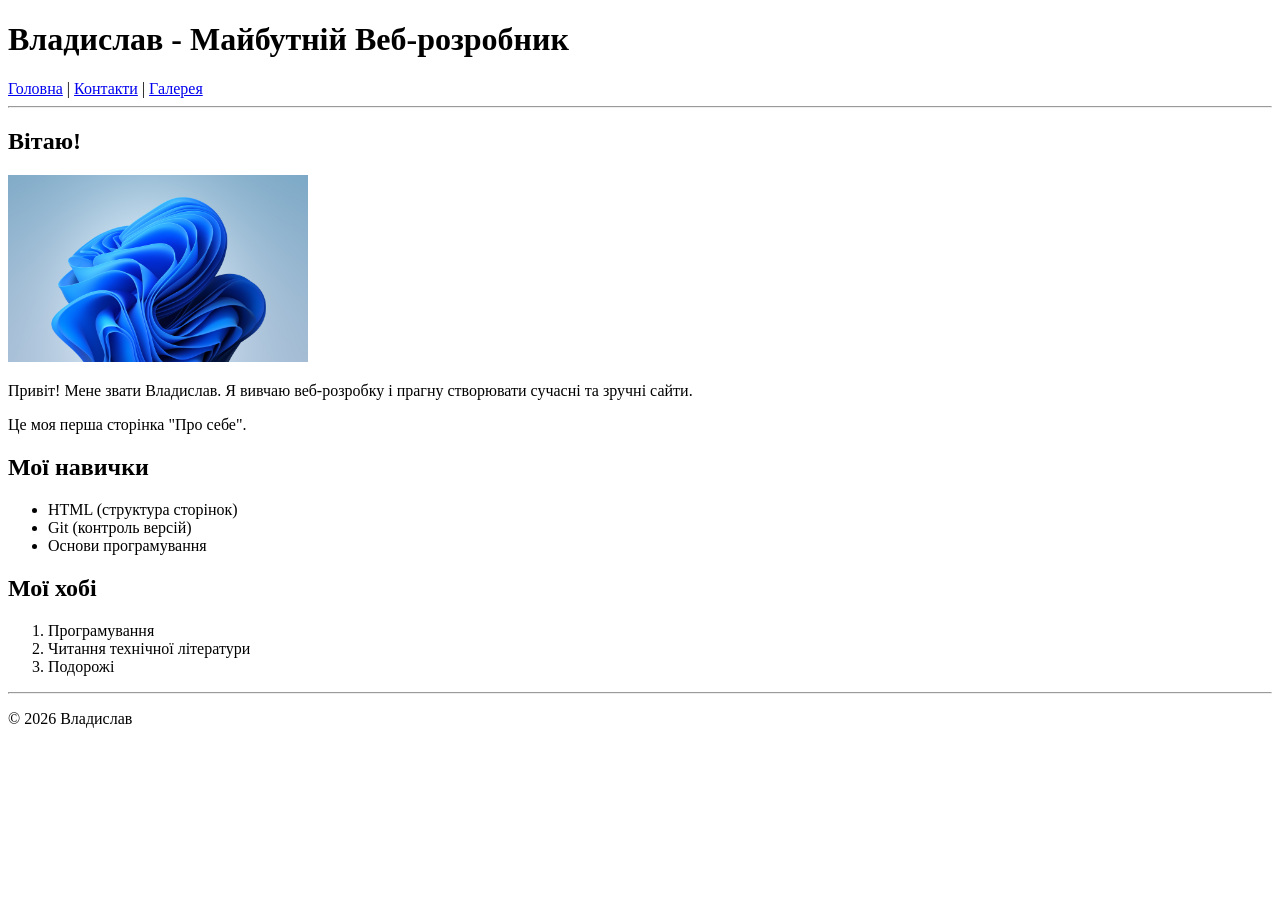
==== index.html @ d488b51f "Create HW 21.1 website: index, contacts, gallery with photos" ====
<!doctype html>
<html lang="uk">
  <head>
    <meta charset="UTF-8" />
    <title>Про мене - Владислав</title>
  </head>
  <body>
    <header>
      <h1>Владислав - Майбутній Веб-розробник</h1>
      <nav>
        <a href="index.html">Головна</a> |
        <a href="pages/contact.html">Контакти</a> |
        <a href="pages/gallery.html">Галерея</a>
      </nav>
      <hr />
    </header>

    <main>
      <section>
        <h2>Вітаю!</h2>
        <img src="photo/profile.jpg" alt="Фото Владислава" width="300" />
        <p>
          Привіт! Мене звати Владислав. Я вивчаю веб-розробку і прагну
          створювати сучасні та зручні сайти.
        </p>
        <p>Це моя перша сторінка "Про себе".</p>
      </section>

      <section>
        <h2>Мої навички</h2>
        <ul>
          <li>HTML (структура сторінок)</li>
          <li>Git (контроль версій)</li>
          <li>Основи програмування</li>
        </ul>
      </section>

      <section>
        <h2>Мої хобі</h2>
        <ol>
          <li>Програмування</li>
          <li>Читання технічної літератури</li>
          <li>Подорожі</li>
        </ol>
      </section>
    </main>

    <footer>
      <hr />
      <p>&copy; 2026 Владислав</p>
    </footer>
  </body>
</html>
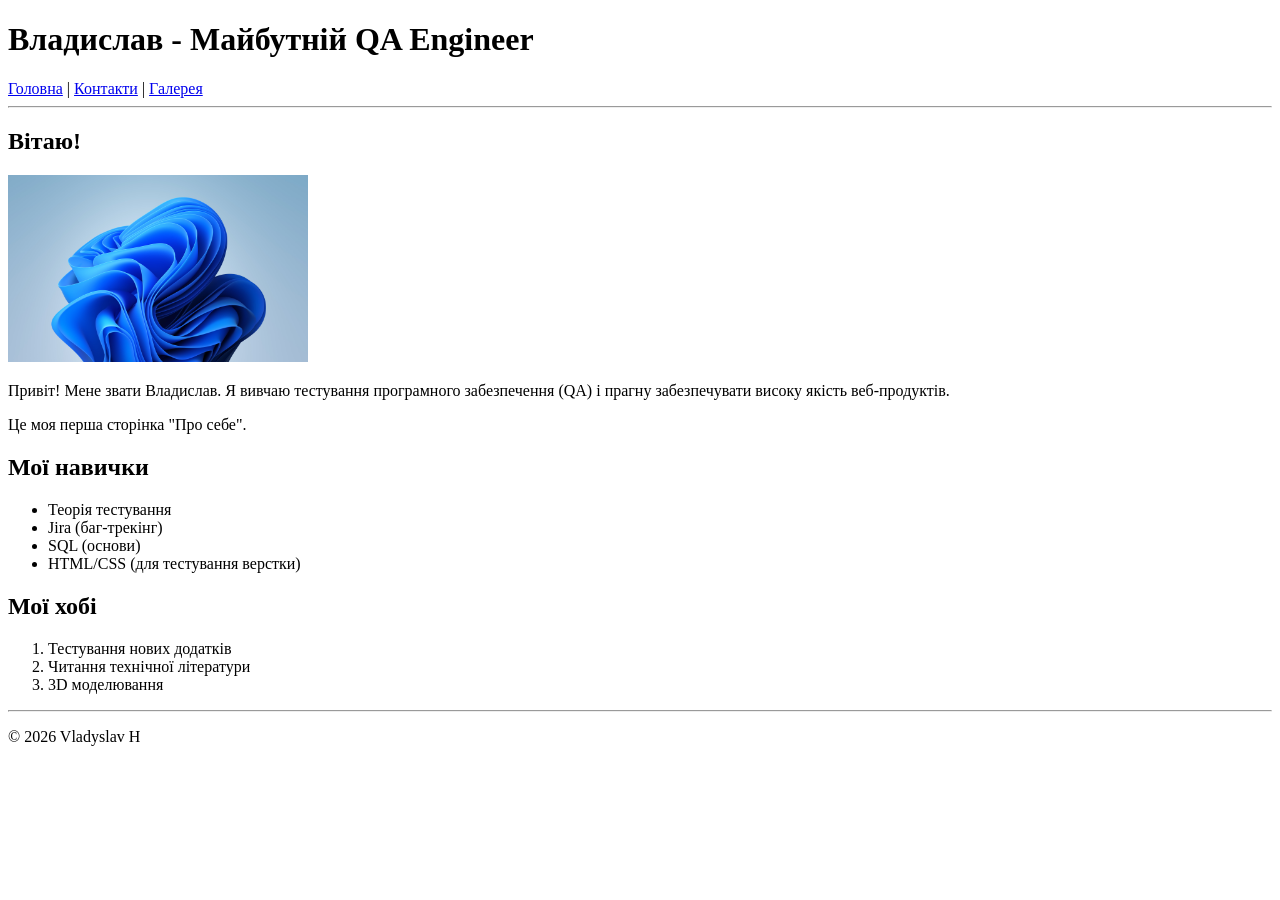
==== commit 7b5c9fa1: "Update profile to QA Engineer" ====
--- a/index.html
+++ b/index.html
@@ -6,7 +6,7 @@
   </head>
   <body>
     <header>
-      <h1>Владислав - Майбутній Веб-розробник</h1>
+      <h1>Владислав - Майбутній QA Engineer</h1>
       <nav>
         <a href="index.html">Головна</a> |
         <a href="pages/contact.html">Контакти</a> |
@@ -20,8 +20,8 @@
         <h2>Вітаю!</h2>
         <img src="photo/profile.jpg" alt="Фото Владислава" width="300" />
         <p>
-          Привіт! Мене звати Владислав. Я вивчаю веб-розробку і прагну
-          створювати сучасні та зручні сайти.
+          Привіт! Мене звати Владислав. Я вивчаю тестування програмного
+          забезпечення (QA) і прагну забезпечувати високу якість веб-продуктів.
         </p>
         <p>Це моя перша сторінка "Про себе".</p>
       </section>
@@ -29,25 +29,26 @@
       <section>
         <h2>Мої навички</h2>
         <ul>
-          <li>HTML (структура сторінок)</li>
-          <li>Git (контроль версій)</li>
-          <li>Основи програмування</li>
+          <li>Теорія тестування</li>
+          <li>Jira (баг-трекінг)</li>
+          <li>SQL (основи)</li>
+          <li>HTML/CSS (для тестування верстки)</li>
         </ul>
       </section>
 
       <section>
         <h2>Мої хобі</h2>
         <ol>
-          <li>Програмування</li>
+          <li>Тестування нових додатків</li>
           <li>Читання технічної літератури</li>
-          <li>Подорожі</li>
+          <li>3D моделювання</li>
         </ol>
       </section>
     </main>
 
     <footer>
       <hr />
-      <p>&copy; 2026 Владислав</p>
+      <p>&copy; 2026 Vladyslav H</p>
     </footer>
   </body>
 </html>
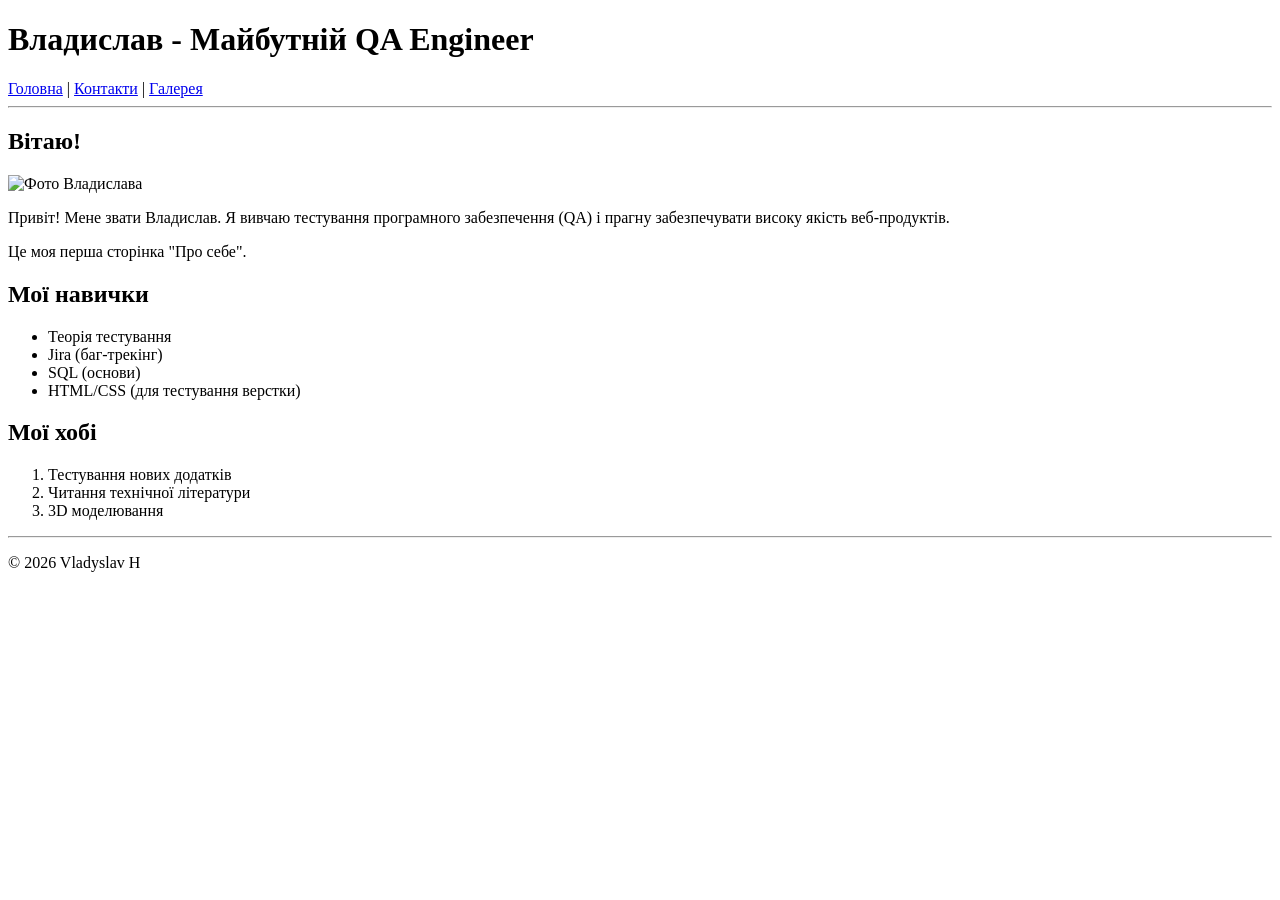
==== commit ca40845b: "Update image references to new png files" ====
--- a/index.html
+++ b/index.html
@@ -18,7 +18,7 @@
     <main>
       <section>
         <h2>Вітаю!</h2>
-        <img src="photo/profile.jpg" alt="Фото Владислава" width="300" />
+        <img src="photo/portrait.png" alt="Фото Владислава" width="300" />
         <p>
           Привіт! Мене звати Владислав. Я вивчаю тестування програмного
           забезпечення (QA) і прагну забезпечувати високу якість веб-продуктів.
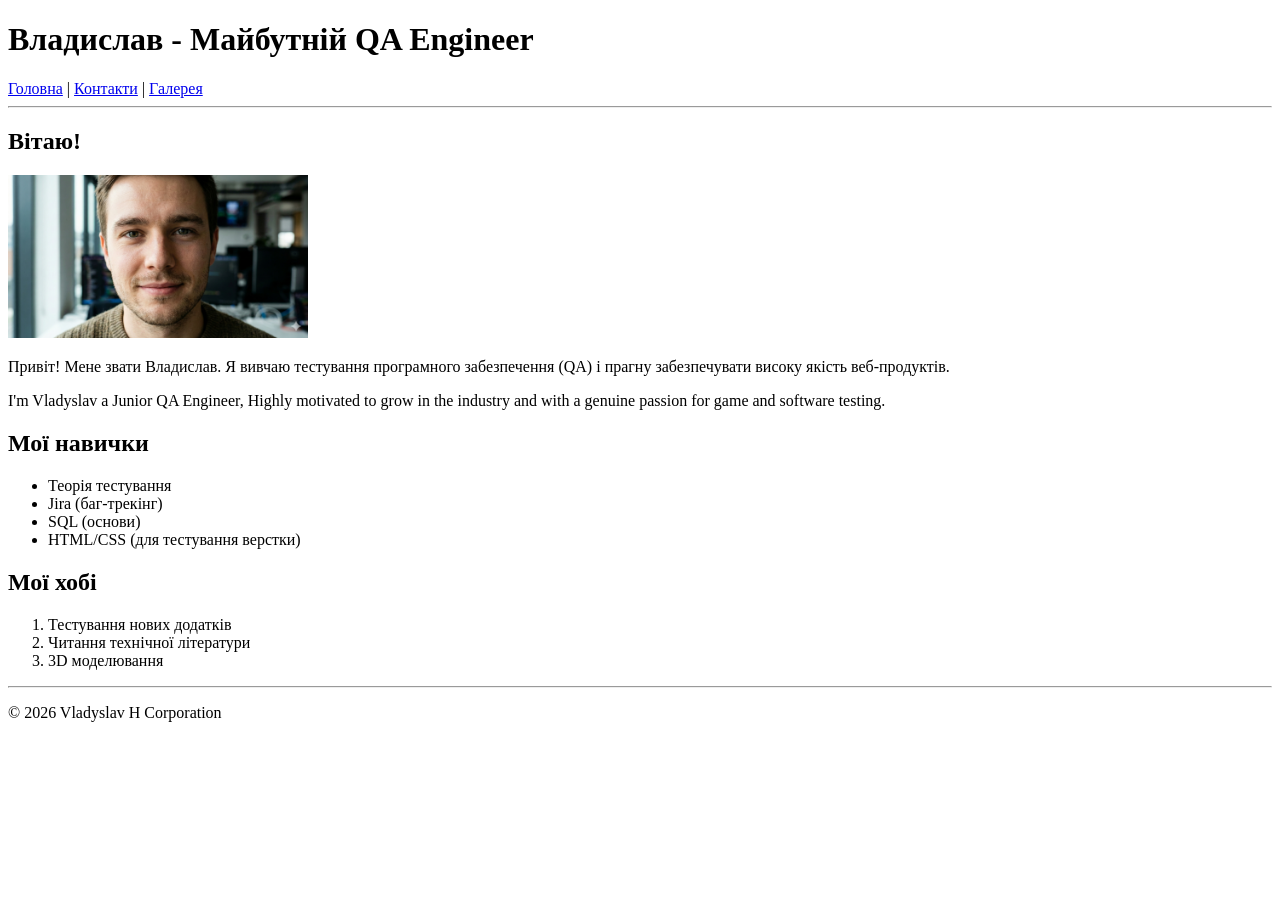
==== commit ab61be8c: "edited profile info add a new photo" ====
--- a/index.html
+++ b/index.html
@@ -23,7 +23,10 @@
           Привіт! Мене звати Владислав. Я вивчаю тестування програмного
           забезпечення (QA) і прагну забезпечувати високу якість веб-продуктів.
         </p>
-        <p>Це моя перша сторінка "Про себе".</p>
+        <p>
+          I'm Vladyslav a Junior QA Engineer, Highly motivated to grow in the
+          industry and with a genuine passion for game and software testing.
+        </p>
       </section>
 
       <section>
@@ -48,7 +51,7 @@
 
     <footer>
       <hr />
-      <p>&copy; 2026 Vladyslav H</p>
+      <p>&copy; 2026 Vladyslav H Corporation</p>
     </footer>
   </body>
 </html>
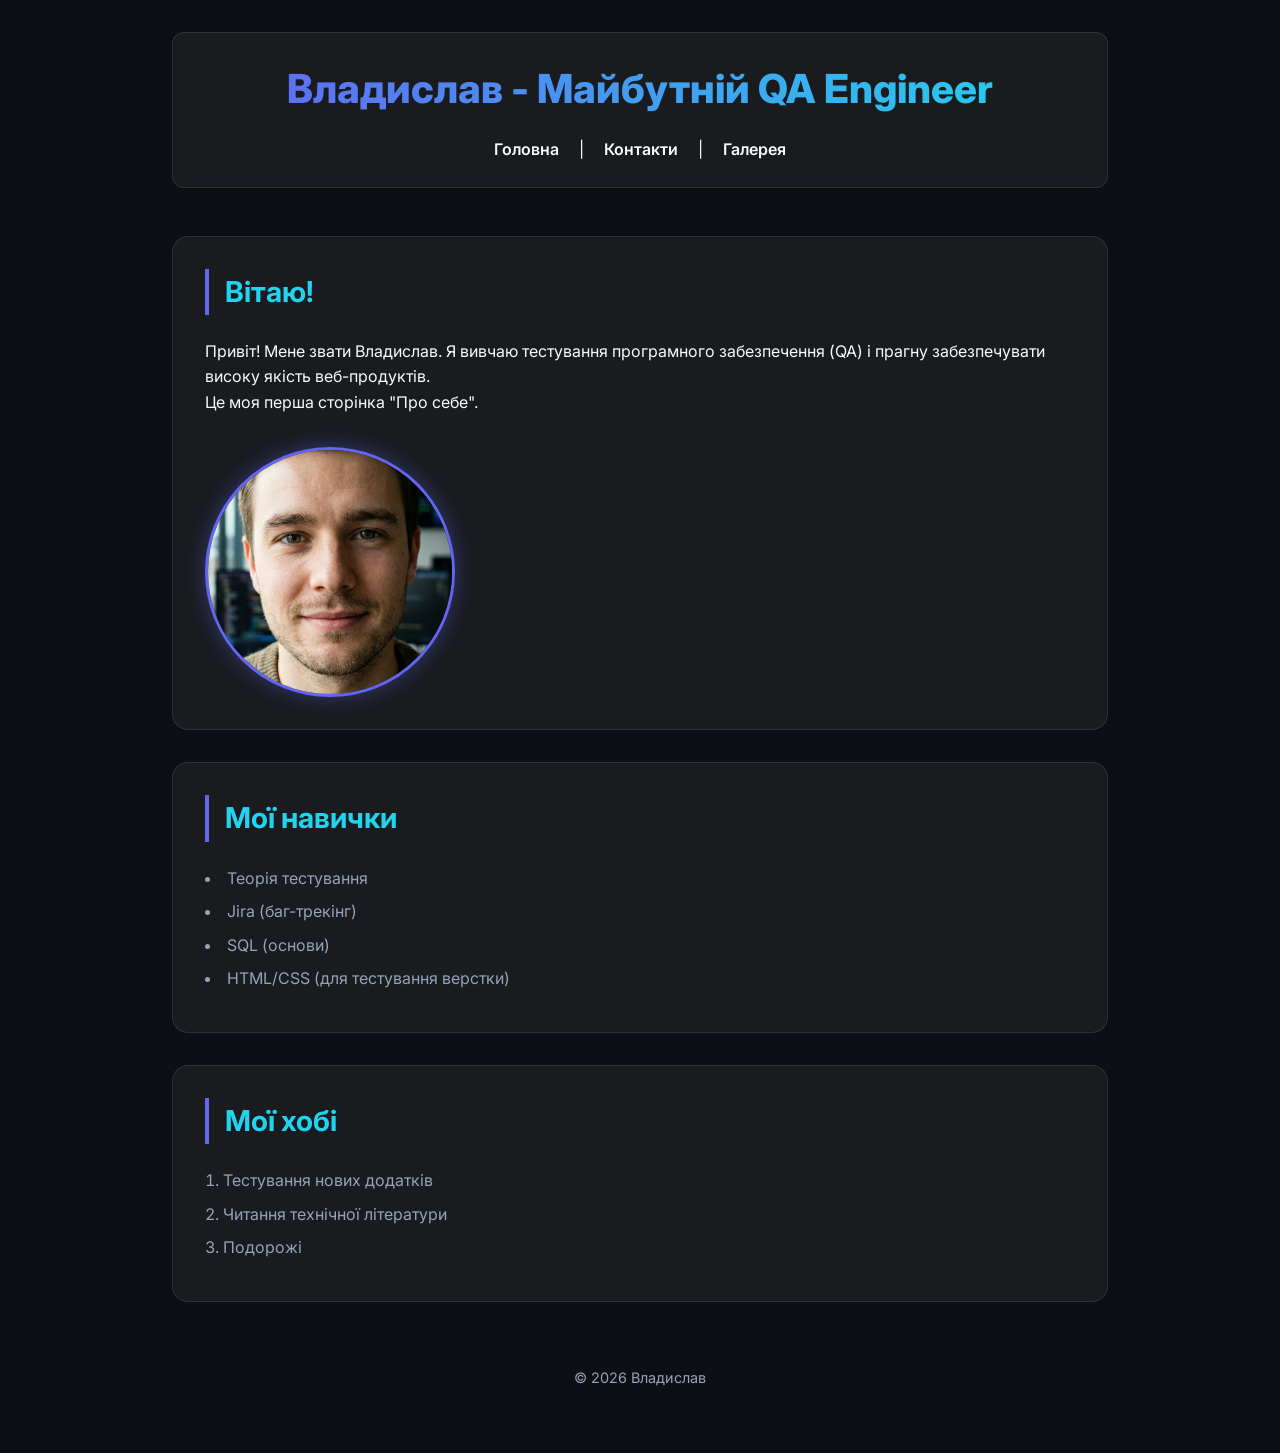
==== commit d1e52c93: "Add CSS styling and refactor HTML for HW 22.1" ====
--- a/index.html
+++ b/index.html
@@ -3,55 +3,60 @@
   <head>
     <meta charset="UTF-8" />
     <title>Про мене - Владислав</title>
+    <link rel="stylesheet" href="css/style.css" />
   </head>
   <body>
-    <header>
-      <h1>Владислав - Майбутній QA Engineer</h1>
-      <nav>
-        <a href="index.html">Головна</a> |
-        <a href="pages/contact.html">Контакти</a> |
-        <a href="pages/gallery.html">Галерея</a>
-      </nav>
-      <hr />
-    </header>
+    <div class="container">
+      <header>
+        <h1>Владислав - Майбутній QA Engineer</h1>
+        <nav>
+          <a href="index.html">Головна</a> |
+          <a href="pages/contact.html">Контакти</a> |
+          <a href="pages/gallery.html">Галерея</a>
+        </nav>
+      </header>
 
-    <main>
-      <section>
-        <h2>Вітаю!</h2>
-        <img src="photo/portrait.png" alt="Фото Владислава" width="300" />
-        <p>
-          Привіт! Мене звати Владислав. Я вивчаю тестування програмного
-          забезпечення (QA) і прагну забезпечувати високу якість веб-продуктів.
-        </p>
-        <p>
-          I'm Vladyslav a Junior QA Engineer, Highly motivated to grow in the
-          industry and with a genuine passion for game and software testing.
-        </p>
-      </section>
+      <main>
+        <section id="profile-info">
+          <div>
+            <h2>Вітаю!</h2>
+            <p>
+              Привіт! Мене звати Владислав. Я вивчаю тестування програмного
+              забезпечення (QA) і прагну забезпечувати високу якість
+              веб-продуктів.
+            </p>
+            <p>Це моя перша сторінка "Про себе".</p>
+          </div>
+          <img
+            src="photo/portrait.png"
+            alt="Фото Владислава"
+            class="profile-img"
+          />
+        </section>
 
-      <section>
-        <h2>Мої навички</h2>
-        <ul>
-          <li>Теорія тестування</li>
-          <li>Jira (баг-трекінг)</li>
-          <li>SQL (основи)</li>
-          <li>HTML/CSS (для тестування верстки)</li>
-        </ul>
-      </section>
+        <section id="skills">
+          <h2>Мої навички</h2>
+          <ul>
+            <li>Теорія тестування</li>
+            <li>Jira (баг-трекінг)</li>
+            <li>SQL (основи)</li>
+            <li>HTML/CSS (для тестування верстки)</li>
+          </ul>
+        </section>
 
-      <section>
-        <h2>Мої хобі</h2>
-        <ol>
-          <li>Тестування нових додатків</li>
-          <li>Читання технічної літератури</li>
-          <li>3D моделювання</li>
-        </ol>
-      </section>
-    </main>
+        <section id="hobbies">
+          <h2>Мої хобі</h2>
+          <ol>
+            <li>Тестування нових додатків</li>
+            <li>Читання технічної літератури</li>
+            <li>Подорожі</li>
+          </ol>
+        </section>
+      </main>
 
-    <footer>
-      <hr />
-      <p>&copy; 2026 Vladyslav H Corporation</p>
-    </footer>
+      <footer>
+        <p>&copy; 2026 Владислав</p>
+      </footer>
+    </div>
   </body>
 </html>
--- a/css/style.css
+++ b/css/style.css
@@ -0,0 +1,228 @@
+@import url("https://fonts.googleapis.com/css2?family=Inter:wght@300;400;600;800&display=swap");
+
+:root {
+  --bg-color: #0d0f14;
+  --card-bg: rgba(255, 255, 255, 0.05);
+  --primary-color: #6366f1;
+  --accent-color: #22d3ee;
+  --text-color: #f8fafc;
+  --text-muted: #94a3b8;
+  --border-color: rgba(255, 255, 255, 0.1);
+}
+
+* {
+  margin: 0;
+  padding: 0;
+  box-sizing: border-box;
+}
+
+body {
+  background-color: var(--bg-color);
+  color: var(--text-color);
+  font-family: "Inter", sans-serif;
+  line-height: 1.6;
+  overflow-x: hidden;
+}
+
+.container {
+  max-width: 1000px;
+  margin: 0 auto;
+  padding: 2rem;
+}
+
+/* Header & Nav */
+header {
+  margin-bottom: 3rem;
+  padding: 1.5rem;
+  background: var(--card-bg);
+  backdrop-filter: blur(10px);
+  border-radius: 12px;
+  border: 1px solid var(--border-color);
+  text-align: center;
+}
+
+h1 {
+  font-size: 2.5rem;
+  font-weight: 800;
+  background: linear-gradient(
+    to right,
+    var(--primary-color),
+    var(--accent-color)
+  );
+  -webkit-background-clip: text;
+  background-clip: text;
+  -webkit-text-fill-color: transparent;
+  margin-bottom: 1rem;
+}
+
+nav a {
+  color: var(--text-color);
+  text-decoration: none;
+  margin: 0 1rem;
+  font-weight: 600;
+  transition: color 0.3s ease;
+}
+
+nav a:hover {
+  color: var(--accent-color);
+}
+
+hr {
+  display: none; /* Removing old HRs in favor of modern borders */
+}
+
+/* Main Sections */
+section {
+  background: var(--card-bg);
+  backdrop-filter: blur(5px);
+  padding: 2rem;
+  border-radius: 16px;
+  margin-bottom: 2rem;
+  border: 1px solid var(--border-color);
+  transition:
+    transform 0.3s ease,
+    box-shadow 0.3s ease;
+}
+
+section:hover {
+  transform: translateY(-5px);
+  box-shadow: 0 10px 30px rgba(0, 0, 0, 0.5);
+}
+
+h2 {
+  color: var(--accent-color);
+  margin-bottom: 1.5rem;
+  font-size: 1.8rem;
+  border-left: 4px solid var(--primary-color);
+  padding-left: 1rem;
+}
+
+/* Profile Section */
+#profile-info {
+  display: flex;
+  align-items: center;
+  gap: 2rem;
+  flex-wrap: wrap;
+}
+
+.profile-img {
+  border-radius: 50%;
+  border: 3px solid var(--primary-color);
+  box-shadow: 0 0 20px rgba(99, 102, 241, 0.4);
+  object-fit: cover;
+  width: 250px;
+  height: 250px;
+}
+
+/* Lists */
+ul,
+ol {
+  list-style-position: inside;
+  color: var(--text-muted);
+}
+
+li {
+  margin-bottom: 0.5rem;
+}
+
+/* Gallery */
+.gallery-grid {
+  display: grid;
+  grid-template-columns: repeat(auto-fit, minmax(280px, 1fr));
+  gap: 1.5rem;
+}
+
+.gallery-item {
+  text-align: center;
+}
+
+.gallery-item img {
+  width: 100%;
+  border-radius: 12px;
+  transition: transform 0.5s cubic-bezier(0.175, 0.885, 0.32, 1.275);
+}
+
+.gallery-item img:hover {
+  transform: scale(1.05);
+}
+
+.gallery-item em {
+  display: block;
+  margin-top: 0.8rem;
+  font-style: normal;
+  color: var(--text-muted);
+  font-size: 0.9rem;
+}
+
+/* Form Styling */
+.contact-form {
+  display: flex;
+  flex-direction: column;
+  gap: 1.2rem;
+}
+
+.form-group {
+  display: flex;
+  flex-direction: column;
+  gap: 0.5rem;
+}
+
+input,
+textarea {
+  background: rgba(255, 255, 255, 0.03);
+  border: 1px solid var(--border-color);
+  border-radius: 8px;
+  padding: 0.8rem;
+  color: white;
+  font-family: inherit;
+  transition: all 0.3s ease;
+}
+
+input:focus,
+textarea:focus {
+  outline: none;
+  border-color: var(--primary-color);
+  background: rgba(255, 255, 255, 0.07);
+  box-shadow: 0 0 10px rgba(99, 102, 241, 0.2);
+}
+
+input[type="submit"] {
+  background: linear-gradient(45deg, var(--primary-color), var(--accent-color));
+  border: none;
+  cursor: pointer;
+  font-weight: 800;
+  text-transform: uppercase;
+  letter-spacing: 1px;
+  padding: 1rem;
+  margin-top: 1rem;
+}
+
+input[type="submit"]:hover {
+  transform: scale(1.02);
+  box-shadow: 0 5px 15px rgba(34, 211, 238, 0.4);
+}
+
+/* Footer */
+footer {
+  text-align: center;
+  color: var(--text-muted);
+  padding: 2rem;
+  font-size: 0.9rem;
+}
+
+/* Responsive */
+@media (max-width: 768px) {
+  #profile-info {
+    flex-direction: column;
+    text-align: center;
+  }
+
+  .profile-img {
+    width: 200px;
+    height: 200px;
+  }
+
+  h1 {
+    font-size: 2rem;
+  }
+}
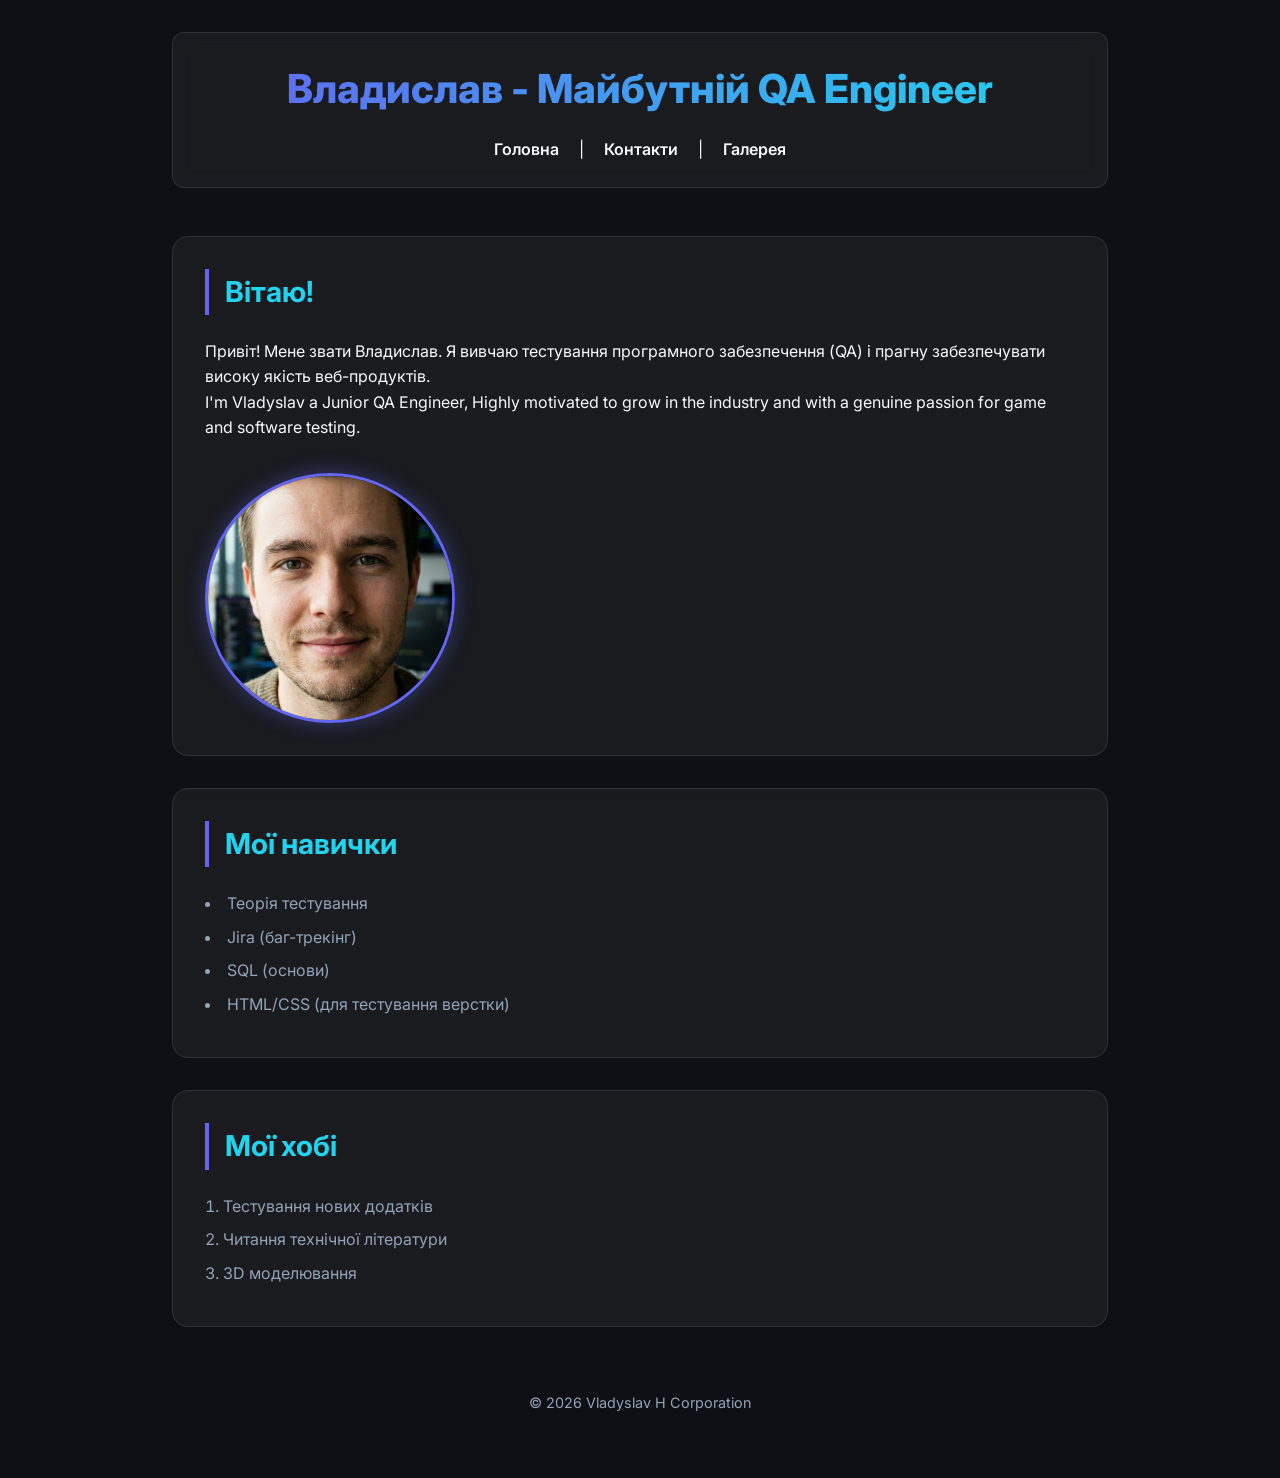
==== commit 0c703405: "Restore original text phrases while keeping CSS layout" ====
--- a/index.html
+++ b/index.html
@@ -25,7 +25,11 @@
               забезпечення (QA) і прагну забезпечувати високу якість
               веб-продуктів.
             </p>
-            <p>Це моя перша сторінка "Про себе".</p>
+            <p>
+              I'm Vladyslav a Junior QA Engineer, Highly motivated to grow in
+              the industry and with a genuine passion for game and software
+              testing.
+            </p>
           </div>
           <img
             src="photo/portrait.png"
@@ -49,13 +53,13 @@
           <ol>
             <li>Тестування нових додатків</li>
             <li>Читання технічної літератури</li>
-            <li>Подорожі</li>
+            <li>3D моделювання</li>
           </ol>
         </section>
       </main>
 
       <footer>
-        <p>&copy; 2026 Владислав</p>
+        <p>&copy; 2026 Vladyslav H Corporation</p>
       </footer>
     </div>
   </body>
